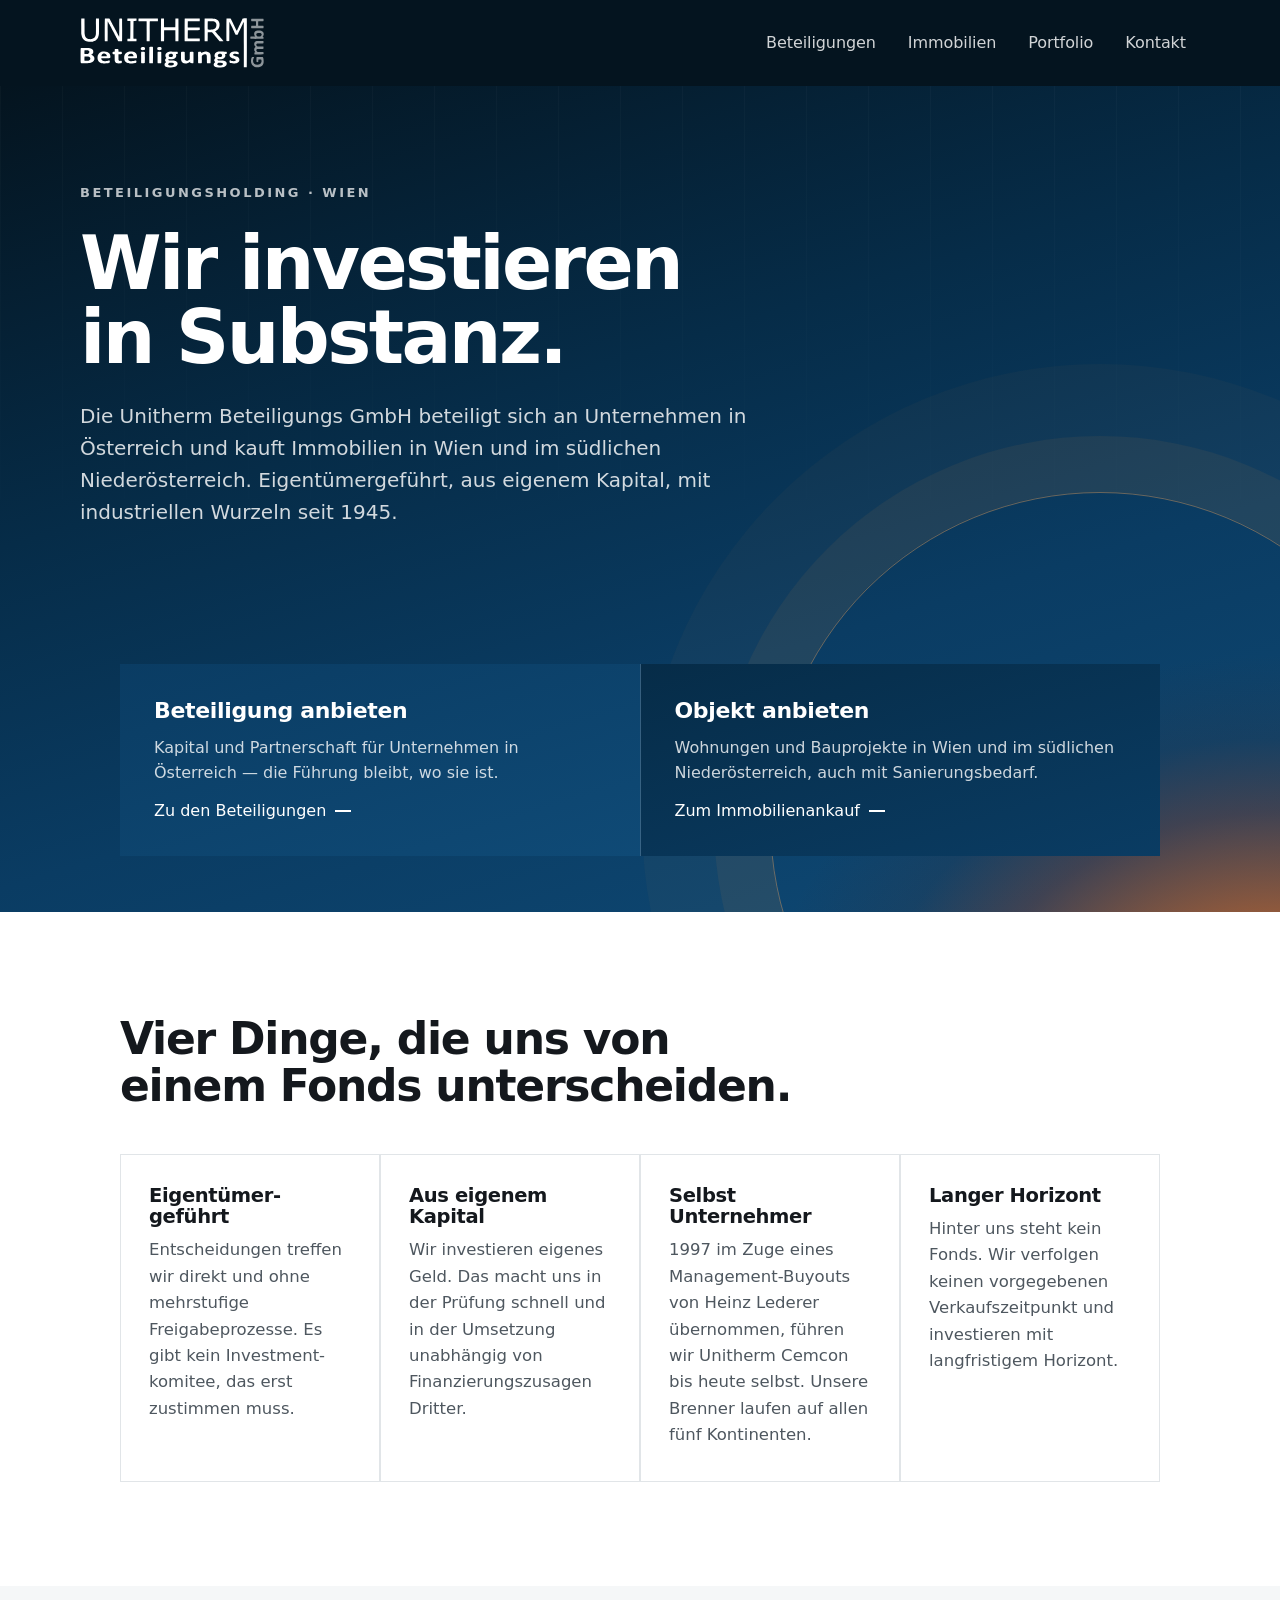
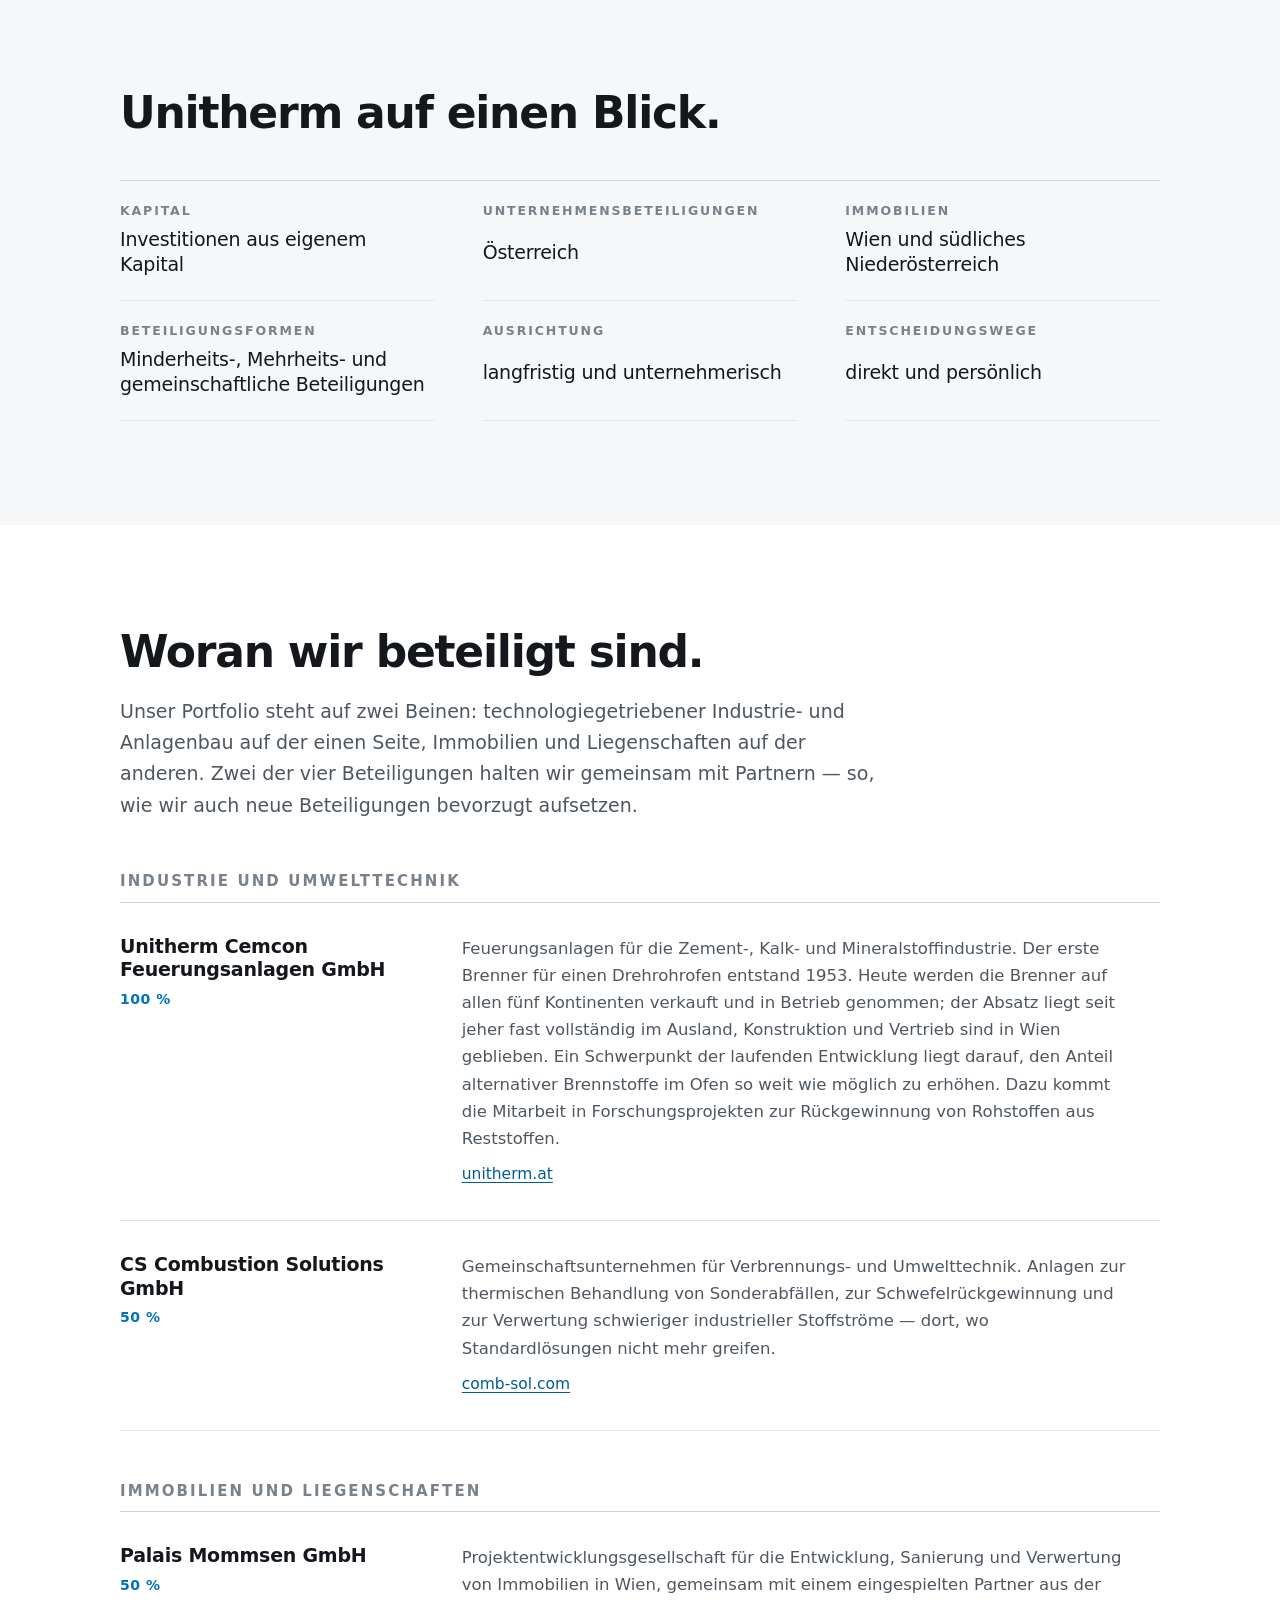
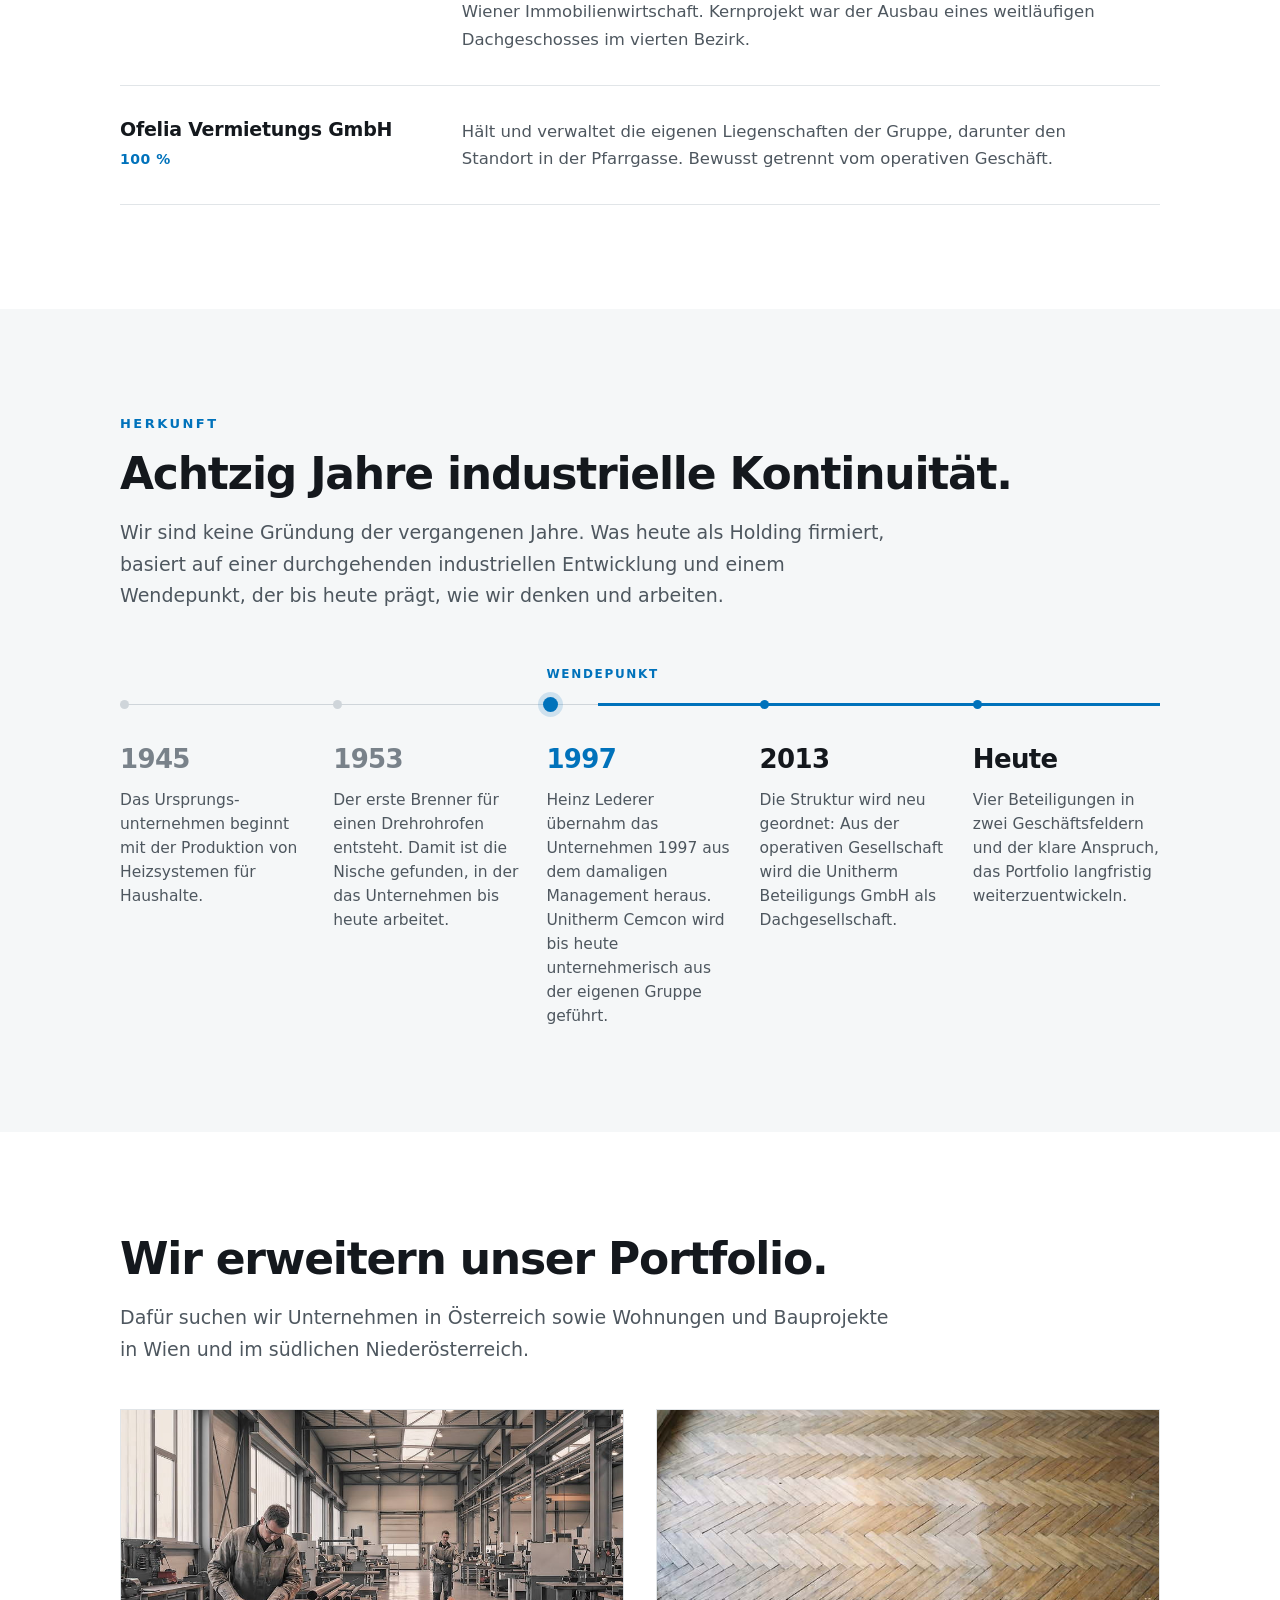
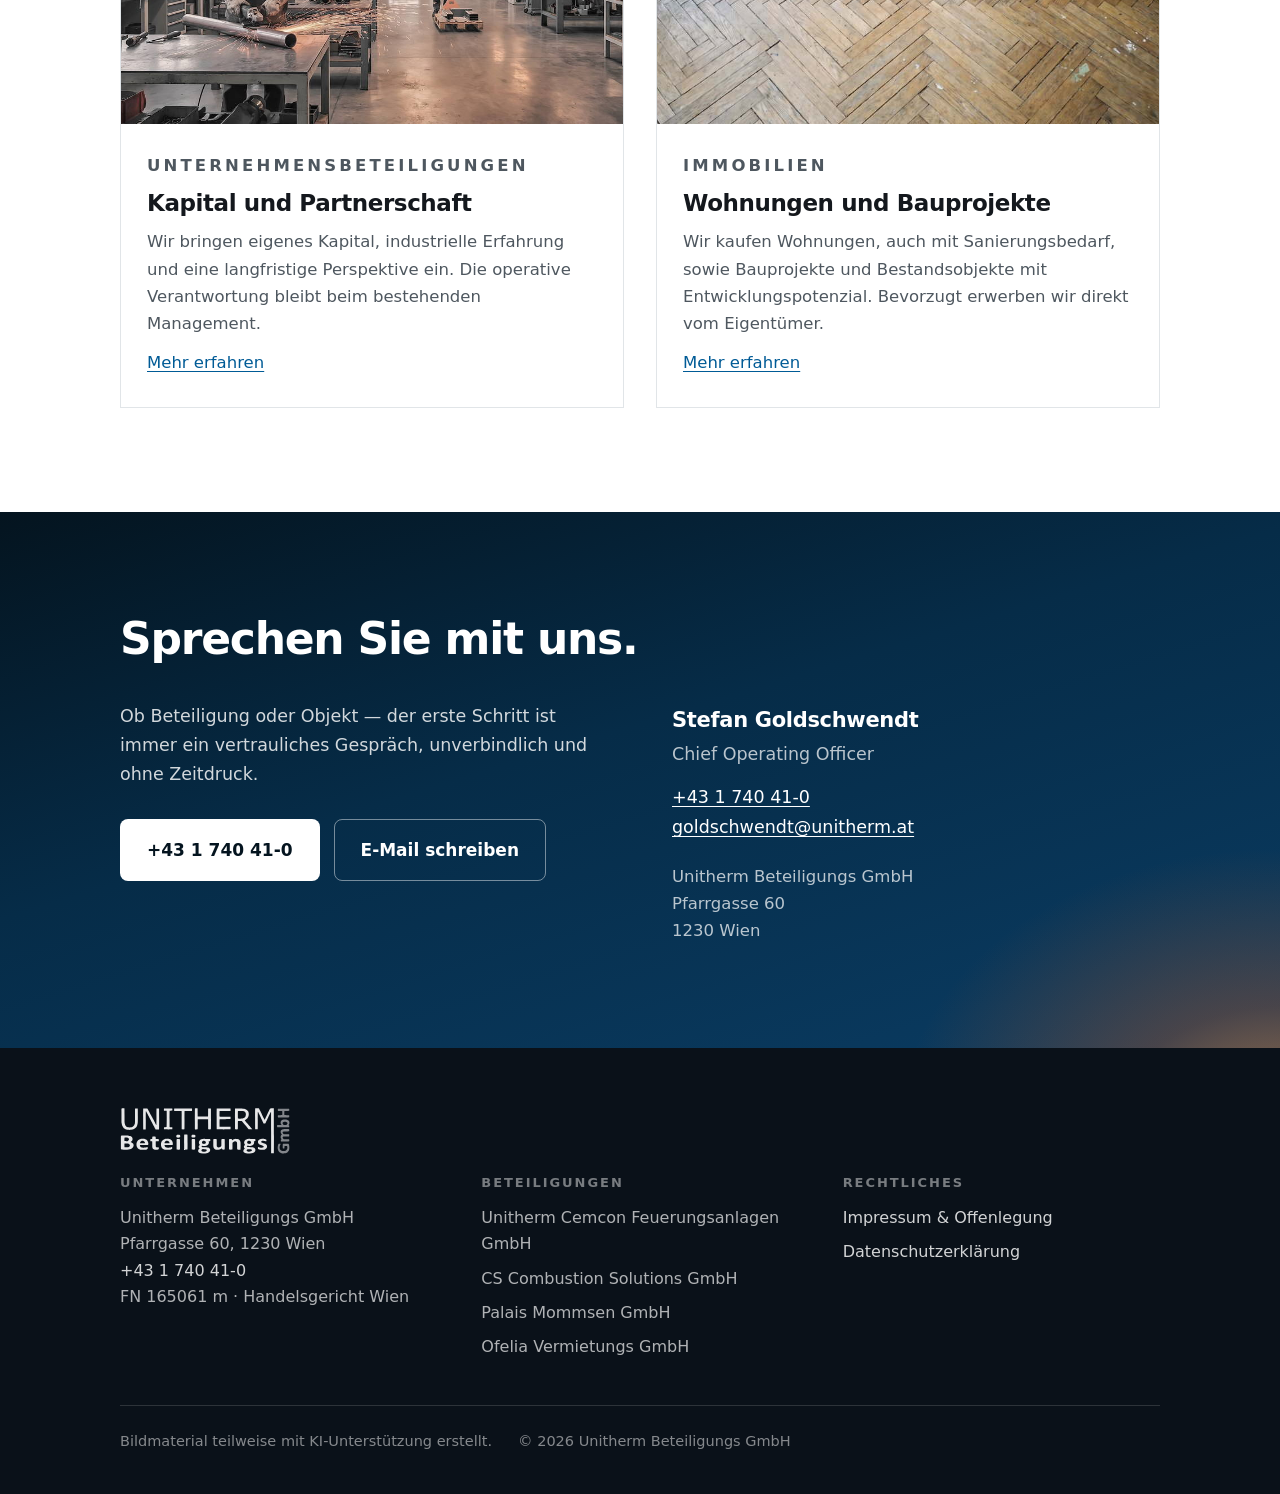
==== index.html @ 9bec76d2 "Add files via upload" ====
<!doctype html>
<html lang="de-AT">
<head>
<meta charset="utf-8">
<meta name="viewport" content="width=device-width,initial-scale=1">
<title>Unitherm Beteiligungs GmbH — Beteiligungen und Immobilien in Österreich</title>
<meta
 name="description"
 content="Eigentümergeführte Beteiligungsholding in Wien. Wir beteiligen uns an Unternehmen in Österreich und investieren in Immobilien aus eigenem Kapital und mit langfristigem Horizont."
>
<meta name="robots" content="index,follow">
<meta name="theme-color" content="#04141f">
<meta property="og:type" content="website">
<meta property="og:locale" content="de_AT">
<meta property="og:site_name" content="Unitherm Beteiligungs GmbH">
<meta property="og:title" content="Wir investieren in Substanz.">
<meta property="og:description" content="Eigentümergeführte Beteiligungsholding in Wien. Beteiligungen an Unternehmen in Österreich und Immobilien in Wien und im südlichen Niederösterreich.">
<link rel="canonical" href="https://unitherm-beteiligung.at/">
<link rel="icon" href="assets/favicon.ico" sizes="32x32">
<link rel="icon" href="assets/favicon.svg" type="image/svg+xml">
<link rel="apple-touch-icon" href="assets/apple-touch-icon.png">
<link rel="manifest" href="site.webmanifest">
<link rel="stylesheet" href="assets/style.css">
</head>
<body>
<a class="skip" href="#main">Zum Inhalt springen</a>

<header class="site-header">
  <div class="wrap bar">
    <a class="brand" href="index.html" aria-label="Unitherm Beteiligungs GmbH — Startseite">
      <img src="assets/logo-weiss.svg" alt="Unitherm Beteiligungs GmbH" width="184" height="50">
    </a>
    <nav class="nav" aria-label="Hauptnavigation">
      <a href="beteiligungen.html">Beteiligungen</a>
      <a href="immobilien.html">Immobilien</a>
      <a href="#portfolio">Portfolio</a>
      <a href="#kontakt">Kontakt</a>
    </nav>
  </div>
</header>

<main id="main">

  <!-- ===== Hero ===== -->
  <section class="hero" style="padding:0">
    <div class="hair" aria-hidden="true"></div>
    <div class="ember" aria-hidden="true"></div>
    <div class="arc" aria-hidden="true"></div>
    <div class="wrap hero-in">
      <p class="eyebrow">Beteiligungsholding · Wien</p>
      <h1>Wir investieren<em>in Substanz.</em></h1>
      <p class="sub">Die Unitherm Beteiligungs GmbH beteiligt sich an Unternehmen in Österreich und kauft Immobilien in Wien und im südlichen Niederösterreich. Eigen&shy;tümer&shy;geführt, aus eigenem Kapital, mit industriellen Wurzeln seit 1945.</p>
    </div>
    <div class="wrap" style="padding-bottom:0">
      <div class="tiles">
        <a class="tile" href="beteiligungen.html">
          <h2>Beteiligung anbieten</h2>
          <p>Kapital und Partnerschaft für Unternehmen in Österreich — die Führung bleibt, wo sie ist.</p>
          <span class="go">Zu den Beteiligungen</span>
        </a>
        <a class="tile" href="immobilien.html">
          <h2>Objekt anbieten</h2>
          <p>Wohnungen und Bauprojekte in Wien und im südlichen Niederösterreich, auch mit Sanierungs&shy;bedarf.</p>
          <span class="go">Zum Immobilienankauf</span>
        </a>
      </div>
    </div>
    <div style="height:56px"></div>
  </section>

  <!-- ===== Wofür wir stehen ===== -->
  <section id="haltung">
    <div class="wrap">
      <h2 class="sec-head">Vier Dinge, die uns von einem Fonds unterscheiden.</h2>
      <div class="grid g4">
        <div>
          <h3>Eigen&shy;tümer&shy;geführt</h3>
          <p>Entscheidungen treffen wir direkt und ohne mehrstufige Freigabeprozesse. Es gibt kein Investment&shy;komitee, das erst zustimmen muss.</p>
        </div>
        <div>
          <h3>Aus eigenem Kapital</h3>
          <p>Wir investieren eigenes Geld. Das macht uns in der Prüfung schnell und in der Umsetzung unabhängig von Finanzierungs&shy;zusagen Dritter.</p>
        </div>
        <div>
          <h3>Selbst Unternehmer</h3>
          <p>1997 im Zuge eines Management-Buyouts von Heinz Lederer übernommen, führen wir Unitherm Cemcon bis heute selbst. Unsere Brenner laufen auf allen fünf Kontinenten.</p>
        </div>
        <div>
          <h3>Langer Horizont</h3>
          <p>Hinter uns steht kein Fonds. Wir verfolgen keinen vorgegebenen Verkaufszeitpunkt und investieren mit langfristigem Horizont.</p>
        </div>
      </div>
    </div>
  </section>

  <!-- ===== Unitherm auf einen Blick ===== -->
  <section id="ueberblick" class="sec-soft">
    <div class="wrap">
      <h2 class="sec-head">Unitherm auf einen Blick.</h2>
      <dl class="fakten">
        <div>
          <dt>Kapital</dt>
          <dd>Investitionen aus eigenem Kapital</dd>
        </div>
        <div>
          <dt>Unternehmensbeteiligungen</dt>
          <dd>Österreich</dd>
        </div>
        <div>
          <dt>Immobilien</dt>
          <dd>Wien und südliches Niederösterreich</dd>
        </div>
        <div>
          <dt>Beteiligungsformen</dt>
          <dd>Minderheits-, Mehrheits- und gemeinschaftliche Beteiligungen</dd>
        </div>
        <div>
          <dt>Ausrichtung</dt>
          <dd>langfristig und unternehmerisch</dd>
        </div>
        <div>
          <dt>Entscheidungswege</dt>
          <dd>direkt und persönlich</dd>
        </div>
      </dl>
    </div>
  </section>

  <!-- ===== Portfolio ===== -->
  <section id="portfolio">
    <div class="wrap">
      <h2 class="sec-head">Woran wir beteiligt sind.</h2>
      <p class="sec-intro">Unser Portfolio steht auf zwei Beinen: technologiegetriebener Industrie- und Anlagenbau auf der einen Seite, Immobilien und Liegenschaften auf der anderen. Zwei der vier Beteiligungen halten wir gemeinsam mit Partnern — so, wie wir auch neue Beteiligungen bevorzugt aufsetzen.</p>

      <div class="pf-group">
        <h3>Industrie und Umwelt&shy;technik</h3>
        <div class="pf">
          <article>
            <div class="co">
              <strong>Unitherm Cemcon Feuerungs&shy;anlagen GmbH</strong>
              <span class="share">100 %</span>
            </div>
            <div>
              <p>Feuerungs&shy;anlagen für die Zement-, Kalk- und Mineralstoff&shy;industrie. Der erste Brenner für einen Drehrohrofen entstand 1953. Heute werden die Brenner auf allen fünf Kontinenten verkauft und in Betrieb genommen; der Absatz liegt seit jeher fast vollständig im Ausland, Konstruktion und Vertrieb sind in Wien geblieben. Ein Schwerpunkt der laufenden Entwicklung liegt darauf, den Anteil alternativer Brennstoffe im Ofen so weit wie möglich zu erhöhen. Dazu kommt die Mitarbeit in Forschungsprojekten zur Rück&shy;gewinnung von Rohstoffen aus Reststoffen.</p>
              <a class="link" href="https://www.unitherm.at" rel="noopener">unitherm.at</a>
            </div>
          </article>
          <article>
            <div class="co">
              <strong>CS Combustion Solutions GmbH</strong>
              <span class="share">50 %</span>
            </div>
            <div>
              <p>Gemeinschafts&shy;unternehmen für Verbrennungs- und Umwelt&shy;technik. Anlagen zur thermischen Behandlung von Sonderabfällen, zur Schwefel&shy;rückgewinnung und zur Verwertung schwieriger industrieller Stoffströme — dort, wo Standardlösungen nicht mehr greifen.</p>
              <a class="link" href="https://www.comb-sol.com" rel="noopener">comb-sol.com</a>
            </div>
          </article>
        </div>
      </div>

      <div class="pf-group">
        <h3>Immobilien und Liegenschaften</h3>
        <div class="pf">
          <article>
            <div class="co">
              <strong>Palais Mommsen GmbH</strong>
              <span class="share">50 %</span>
            </div>
            <div>
              <p>Projekt&shy;entwicklungs&shy;gesellschaft für die Entwicklung, Sanierung und Verwertung von Immobilien in Wien, gemeinsam mit einem eingespielten Partner aus der Wiener Immobilien&shy;wirtschaft. Kernprojekt war der Ausbau eines weitläufigen Dachgeschosses im vierten Bezirk.</p>
            </div>
          </article>
          <article>
            <div class="co">
              <strong>Ofelia Vermietungs GmbH</strong>
              <span class="share">100 %</span>
            </div>
            <div>
              <p>Hält und verwaltet die eigenen Liegenschaften der Gruppe, darunter den Standort in der Pfarrgasse. Bewusst getrennt vom operativen Geschäft.</p>
            </div>
          </article>
        </div>
      </div>
    </div>
  </section>

  <!-- ===== Herkunft ===== -->
  <section id="herkunft" class="sec-soft">
    <div class="wrap">
      <p class="eyebrow">Herkunft</p>
      <h2 class="sec-head" style="margin-top:16px">Achtzig Jahre industrielle Kontinuität.</h2>
      <p class="sec-intro">Wir sind keine Gründung der vergangenen Jahre. Was heute als Holding firmiert, basiert auf einer durchgehenden industriellen Entwicklung und einem Wendepunkt, der bis heute prägt, wie wir denken und arbeiten.</p>

      <div class="axis">
        <div class="line" aria-hidden="true"></div>
        <div class="nodes">
          <div class="node">
            <span class="pin" aria-hidden="true"></span>
            <p class="yr">1945</p>
            <p>Das Ursprungs&shy;unternehmen beginnt mit der Produktion von Heizsystemen für Haushalte.</p>
          </div>
          <div class="node">
            <span class="pin" aria-hidden="true"></span>
            <p class="yr">1953</p>
            <p>Der erste Brenner für einen Drehrohrofen entsteht. Damit ist die Nische gefunden, in der das Unternehmen bis heute arbeitet.</p>
          </div>
          <div class="node on pivot">
            <span class="pin" aria-hidden="true"></span>
            <span class="tag">Wendepunkt</span>
            <p class="yr">1997</p>
            <p>Heinz Lederer übernahm das Unternehmen 1997 aus dem damaligen Management heraus. Unitherm Cemcon wird bis heute unternehmerisch aus der eigenen Gruppe geführt.</p>
          </div>
          <div class="node on">
            <span class="pin" aria-hidden="true"></span>
            <p class="yr">2013</p>
            <p>Die Struktur wird neu geordnet: Aus der operativen Gesellschaft wird die Unitherm Beteiligungs GmbH als Dachgesellschaft.</p>
          </div>
          <div class="node on">
            <span class="pin" aria-hidden="true"></span>
            <p class="yr">Heute</p>
            <p>Vier Beteiligungen in zwei Geschäftsfeldern und der klare Anspruch, das Portfolio langfristig weiterzuentwickeln.</p>
          </div>
        </div>
      </div>
    </div>
  </section>

  <!-- ===== Wir erweitern unser Portfolio ===== -->
  <section id="suchen">
    <div class="wrap">
      <h2 class="sec-head">Wir erweitern unser Portfolio.</h2>
      <p class="sec-intro">Dafür suchen wir Unternehmen in Österreich sowie Wohnungen und Bauprojekte in Wien und im südlichen Niederösterreich.</p>

      <div class="cards">
        <article class="card">
          <!-- Platzhalter Beteiligungsbild: finale Datei später unter assets/beteiligungen.jpg ergänzen -->
          <figure class="motiv motiv-beteiligungen" role="img"
                  aria-label="Industrielles Produktionsumfeld als Symbol für langfristige Unternehmensbeteiligungen"></figure>
          <div class="body">
            <p class="eyebrow">Unternehmensbeteiligungen</p>
            <h3>Kapital und Partnerschaft</h3>
            <p>Wir bringen eigenes Kapital, industrielle Erfahrung und eine langfristige Perspektive ein. Die operative Verantwortung bleibt beim bestehenden Management.</p>
            <p><a href="beteiligungen.html">Mehr erfahren</a></p>
          </div>
        </article>
        <article class="card">
          <figure class="motiv motiv-immobilien" role="img"
                  aria-label="Abgewohntes Fischgrätparkett in einer Wiener Altbauwohnung"></figure>
          <div class="body">
            <p class="eyebrow">Immobilien</p>
            <h3>Wohnungen und Bauprojekte</h3>
            <p>Wir kaufen Wohnungen, auch mit Sanierungsbedarf, sowie Bauprojekte und Bestandsobjekte mit Entwicklungspotenzial. Bevorzugt erwerben wir direkt vom Eigentümer.</p>
            <p><a href="immobilien.html">Mehr erfahren</a></p>
          </div>
        </article>
      </div>
    </div>
  </section>

  <!-- ===== Kontakt ===== -->
  <section id="kontakt" class="contact">
    <div class="ember" aria-hidden="true"></div>
    <div class="wrap in">
      <h2>Sprechen Sie mit uns.</h2>
      <div class="cols">
        <div>
          <p>Ob Beteiligung oder Objekt — der erste Schritt ist immer ein vertrauliches Gespräch, unverbindlich und ohne Zeitdruck.</p>
          <div class="btnrow">
            <a class="btn btn-light" href="tel:+4317404110">+43 1 740 41-0</a>
            <a class="btn btn-ghost" href="mailto:goldschwendt@unitherm.at">E-Mail schreiben</a>
          </div>
        </div>
        <div class="vcard">
          <div class="nm">Stefan Goldschwendt</div>
          <div class="role">Chief Operating Officer</div>
          <div><a href="tel:+4317404110">+43 1 740 41-0</a></div>
          <div><a href="mailto:goldschwendt@unitherm.at">goldschwendt@unitherm.at</a></div>
          <div class="adr">
            Unitherm Beteiligungs GmbH<br>
            Pfarrgasse 60<br>
            1230 Wien
          </div>
        </div>
      </div>
    </div>
  </section>

</main>

<footer class="site-footer">
  <div class="wrap">
    <div class="logo-f">
      <img src="assets/logo-weiss.svg" alt="Unitherm Beteiligungs GmbH" width="170" height="46">
    </div>
    <div class="cols">
      <div>
        <h3>Unternehmen</h3>
        <p style="color:rgba(255,255,255,.68)">
          Unitherm Beteiligungs GmbH<br>
          Pfarrgasse 60, 1230 Wien<br>
          <a href="tel:+4317404110">+43 1 740 41-0</a><br>
          FN 165061 m · Handelsgericht Wien
        </p>
      </div>
      <div>
        <h3>Beteiligungen</h3>
        <ul>
          <li>Unitherm Cemcon Feuerungs&shy;anlagen GmbH</li>
          <li>CS Combustion Solutions GmbH</li>
          <li>Palais Mommsen GmbH</li>
          <li>Ofelia Vermietungs GmbH</li>
        </ul>
      </div>
      <div>
        <h3>Rechtliches</h3>
        <ul>
          <li><a href="impressum.html">Impressum &amp; Offenlegung</a></li>
          <li><a href="datenschutz.html">Datenschutz&shy;erklärung</a></li>
        </ul>
      </div>
    </div>
    <div class="base">
      <span>Bildmaterial teilweise mit KI-Unterstützung erstellt.</span>
      <span>© <span id="jahr">2026</span> Unitherm Beteiligungs GmbH</span>
    </div>
  </div>
</footer>

<script>document.getElementById('jahr').textContent=new Date().getFullYear();</script>
</body>
</html>
---- assets/style.css ----
/* ============================================================
   Unitherm Beteiligungs GmbH — gemeinsames Stylesheet
   Systemschriften, keine externen Ressourcen, keine Cookies.
   ============================================================ */

:root{
  --ci:#0072bb;
  --ci-d:#005b96;
  --deep:#04141f;
  --deep-2:#062c48;
  --mid:#0a3c63;
  --hi:#0f4a76;
  --ember:#c2571e;
  --ember-2:#e08a3c;

  --ink:#14181d;
  --ink-2:#4e575f;
  --ink-3:#79828a;
  --line:#e1e5e8;
  --line-2:#cfd5da;
  --soft:#f5f7f8;
  --bg:#ffffff;

  --sans:-apple-system,BlinkMacSystemFont,"SF Pro Display","SF Pro Text","Segoe UI",system-ui,Roboto,"Helvetica Neue",Arial,sans-serif;
  --wrap:1120px;
}

*{margin:0;padding:0;box-sizing:border-box}
html{scroll-behavior:smooth;-webkit-text-size-adjust:100%}
body{
  font-family:var(--sans);
  font-size:18px;
  line-height:1.65;
  color:var(--ink);
  background:var(--bg);
  -webkit-font-smoothing:antialiased;
  text-rendering:optimizeLegibility;
  overflow-wrap:break-word;
  -webkit-hyphens:auto;
  hyphens:auto;
}
img,svg{max-width:100%;display:block}
a{color:var(--ci-d);text-decoration-thickness:1px;text-underline-offset:3px}
a:hover{color:var(--ci)}

.wrap{max-width:var(--wrap);margin:0 auto;padding:0 24px}
@media(min-width:900px){.wrap{padding:0 40px}}

.skip{position:absolute;left:-9999px;top:0;background:#fff;color:var(--ink);padding:12px 18px;z-index:100}
.skip:focus{left:12px;top:12px}
:focus-visible{outline:3px solid var(--ember-2);outline-offset:3px}
@media(prefers-reduced-motion:reduce){*{transition:none!important;animation:none!important}html{scroll-behavior:auto}}

/* ---------- Typografie ---------- */
h1,h2,h3,h4{font-weight:600;letter-spacing:-.022em;text-wrap:balance;line-height:1.1;-webkit-hyphens:manual;hyphens:manual}
h2,h3{-webkit-hyphens:auto;hyphens:auto}
/* Lange deutsche Komposita duerfen umbrechen, statt das Raster zu sprengen */
.grid > div,.situ article > *,.pf article > *,.steps article > div,.card .body,
.legal .dl > div,.node,.tile,.args > div,.field,.site-footer .cols > div{min-width:0}
h1{font-size:clamp(38px,6.2vw,74px);line-height:.99;letter-spacing:-.035em}
h2{font-size:clamp(28px,4vw,44px);letter-spacing:-.028em;line-height:1.06}
h3{font-size:clamp(20px,2.2vw,24px);letter-spacing:-.018em}
h4{font-size:19px;letter-spacing:-.012em}
.eyebrow{font-size:13px;letter-spacing:.19em;text-transform:uppercase;font-weight:600;color:var(--ci);overflow-wrap:anywhere;-webkit-hyphens:none;hyphens:none}
@media(max-width:520px){.eyebrow{letter-spacing:.13em}}
.lead{font-size:clamp(18px,2.1vw,22px);line-height:1.55;color:var(--ink-2);max-width:62ch}
.measure{max-width:64ch}

/* ---------- Kopfzeile ---------- */
.site-header{position:sticky;top:0;z-index:50;background:var(--deep)}
.site-header .bar{display:flex;align-items:center;justify-content:space-between;gap:24px;flex-wrap:wrap;padding:18px 0}
.brand{display:block;flex:0 0 auto}
.brand img{width:184px;height:50px}
@media(max-width:640px){.brand img{width:158px;height:43px}}
.nav{display:flex;gap:4px;flex-wrap:wrap}
.nav a{
  color:rgba(255,255,255,.82);text-decoration:none;font-size:16px;font-weight:500;
  padding:10px 14px;border-radius:6px;letter-spacing:-.005em;
}
.nav a:hover{color:#fff;background:rgba(255,255,255,.10)}
.nav a[aria-current="page"]{color:#fff;background:rgba(255,255,255,.14)}
@media(max-width:760px){
  .site-header .bar{padding:14px 0 8px}
  .nav{width:100%;margin-top:2px}
  .nav a{padding:10px 12px;font-size:15.5px}
}

/* ---------- Hero (Variante B — Wärme) ---------- */
.hero{position:relative;overflow:hidden;color:#fff;
  background:linear-gradient(163deg,var(--deep) 0%,var(--deep-2) 38%,var(--mid) 66%,var(--hi) 100%)}
.hero .ember,.hero .arc,.hero .hair{position:absolute;z-index:1;pointer-events:none}
.hero .ember{inset:0;
  background:radial-gradient(44rem 33rem at 100% 116%,
    rgba(232,148,68,.96) 0%,rgba(203,97,34,.70) 24%,rgba(160,58,22,.34) 44%,rgba(90,34,18,.12) 58%,rgba(4,20,31,0) 74%)}
.hero .arc{right:-150px;bottom:-240px;width:660px;height:660px;border-radius:50%;
  border:1px solid rgba(240,164,92,.42);
  box-shadow:0 0 0 56px rgba(224,138,60,.07),0 0 0 128px rgba(224,138,60,.035)}
.hero .hair{left:0;right:0;top:0;height:100%;opacity:.5;
  background-image:repeating-linear-gradient(90deg,rgba(255,255,255,.05) 0 1px,transparent 1px 62px);
  -webkit-mask-image:linear-gradient(180deg,#000,transparent 62%);
  mask-image:linear-gradient(180deg,#000,transparent 62%)}
.hero-in{position:relative;z-index:2;padding:64px 0 56px}
@media(min-width:900px){.hero-in{padding:96px 0 84px}}
.hero h1{max-width:14ch}
.hero h1 em{font-style:normal;display:block}
.hero .sub{margin-top:26px;max-width:56ch;font-size:clamp(17px,1.9vw,20px);line-height:1.6;color:rgba(255,255,255,.82)}
.hero .eyebrow{color:rgba(255,255,255,.72);margin-bottom:24px}
.traits{position:relative;z-index:2;display:flex;flex-wrap:wrap;gap:10px 26px;margin-top:28px;
  font-size:15.5px;color:rgba(255,255,255,.76)}
.traits span{display:flex;align-items:center;gap:10px}
.traits span::before{content:"";width:6px;height:6px;border-radius:50%;background:var(--ember-2);flex:0 0 auto}
@media(max-width:560px){.traits{flex-direction:column;gap:11px}}

/* Einstiegskacheln im Hero */
.tiles{position:relative;z-index:2;display:grid;grid-template-columns:1fr;gap:1px;
  background:rgba(255,255,255,.18);margin-top:52px}
@media(min-width:760px){.tiles{grid-template-columns:1fr 1fr}}
.tile{display:flex;flex-direction:column;gap:12px;padding:30px 28px 28px;text-decoration:none;color:#fff;
  background:linear-gradient(163deg,var(--deep-2),var(--mid));min-height:170px}
.tile:first-child{background:linear-gradient(163deg,var(--mid),var(--hi))}
.tile h2{font-size:22px;letter-spacing:-.015em;line-height:1.2}
.tile p{font-size:16px;line-height:1.55;color:rgba(255,255,255,.80);flex:1}
.tile .go{display:inline-flex;align-items:center;gap:9px;font-size:16px;font-weight:500;color:#fff}
.tile .go::after{content:"";width:16px;height:1.5px;background:currentColor;transition:width .25s ease}
.tile:hover .go::after,.tile:focus-visible .go::after{width:30px}
@media(min-width:900px){.tile{padding:34px 34px 32px}}

/* ---------- Schaltflächen ---------- */
.btn{display:inline-flex;align-items:center;gap:10px;font-size:17px;font-weight:600;
  padding:16px 26px;border-radius:8px;text-decoration:none;border:1px solid transparent;
  min-height:54px;transition:background .2s ease,border-color .2s ease}
.btn-primary{background:var(--ci);color:#fff}
.btn-primary:hover{background:var(--ci-d);color:#fff}
.btn-light{background:#fff;color:var(--deep)}
.btn-light:hover{background:#eef2f5;color:var(--deep)}
.btn-ghost{border-color:rgba(255,255,255,.45);color:#fff}
.btn-ghost:hover{background:rgba(255,255,255,.12);color:#fff}

/* ---------- Abschnitte ---------- */
section{padding:72px 0}
@media(min-width:900px){section{padding:104px 0}}
.sec-soft{background:var(--soft)}
.sec-head{max-width:34ch}
.sec-intro{margin-top:20px;max-width:64ch;color:var(--ink-2);font-size:clamp(17px,1.8vw,19px)}

/* Vierer-/Dreier-Raster */
.grid{display:grid;grid-template-columns:1fr;gap:2px;background:var(--line);margin-top:44px;border:1px solid var(--line)}
@media(min-width:700px){.grid{grid-template-columns:1fr 1fr}}
@media(min-width:1120px){.grid.g4{grid-template-columns:repeat(4,1fr)}}
.grid > div{background:var(--bg);padding:30px 28px 32px;display:flex;flex-direction:column;gap:10px}
.grid h3{font-size:19.5px}
.grid p{color:var(--ink-2);font-size:16.5px;line-height:1.6}

/* Situationen (Beteiligungsseite) */
.situ{display:grid;grid-template-columns:1fr;gap:0;margin-top:44px;border-top:1px solid var(--line)}
.situ article{padding:30px 0;border-bottom:1px solid var(--line);display:grid;grid-template-columns:1fr;gap:8px}
@media(min-width:860px){.situ article{grid-template-columns:minmax(0,22ch) minmax(0,1fr);gap:44px;padding:34px 0}}
.situ h3{font-size:21px}
.situ p{color:var(--ink-2);font-size:17px;max-width:62ch}

/* Portfolio */
.pf-group{margin-top:52px}
.pf-group > h3{font-size:15px;letter-spacing:.14em;text-transform:uppercase;color:var(--ink-3);font-weight:600;
  padding-bottom:12px;border-bottom:1px solid var(--line-2)}
.pf{display:grid;grid-template-columns:1fr;gap:0}
.pf article{padding:28px 0;border-bottom:1px solid var(--line)}
@media(min-width:860px){.pf article{display:grid;grid-template-columns:minmax(0,26ch) minmax(0,1fr);gap:44px;padding:32px 0}}
.pf .co{display:flex;flex-direction:column;gap:6px}
.pf .co strong{font-size:19px;font-weight:600;letter-spacing:-.012em;line-height:1.25}
.pf .share{font-size:14px;font-weight:600;color:var(--ci);letter-spacing:.04em}
.pf p{color:var(--ink-2);font-size:16.5px;max-width:64ch}
.pf .link{margin-top:10px;display:inline-block;font-size:15.5px}

/* ---------- Zeitstrahl ---------- */
.axis{position:relative;margin-top:56px}
.axis .line{position:absolute;left:4px;top:0;bottom:0;width:1px;
  background:linear-gradient(180deg,var(--line-2) 0%,var(--line-2) 32%,var(--ci) 32%,var(--ci) 100%)}
.nodes{display:grid;grid-template-columns:1fr;gap:34px}
.node{position:relative;padding-left:30px}
.node .pin{position:absolute;left:0;top:9px;width:9px;height:9px;border-radius:50%;background:var(--line-2)}
.node.on .pin{background:var(--ci)}
.node.pivot .pin{width:15px;height:15px;left:-3px;top:6px;background:var(--ci);box-shadow:0 0 0 5px rgba(0,114,187,.16)}
.node .yr{font-size:28px;font-weight:600;letter-spacing:-.025em;color:var(--ink-3);font-variant-numeric:tabular-nums}
.node.on .yr{color:var(--ink)}
.node.pivot .yr{color:var(--ci)}
.node p{margin-top:8px;color:var(--ink-2);font-size:16.5px;line-height:1.6;max-width:52ch}
.node .tag{display:inline-block;font-size:12px;letter-spacing:.14em;text-transform:uppercase;
  color:var(--ci);font-weight:700;margin-bottom:4px}
@media(min-width:1100px){
  .axis{margin-top:84px}
  .axis .line{left:0;right:0;top:9px;bottom:auto;width:auto;height:1px;
    background:linear-gradient(90deg,var(--line-2) 0%,var(--line-2) 46%,var(--ci) 46%,var(--ci) 100%)}
  .axis .line::after{content:"";position:absolute;left:46%;right:0;top:-1px;height:3px;background:var(--ci)}
  .nodes{grid-template-columns:repeat(5,1fr);gap:26px}
  .node{padding-left:0;padding-top:36px}
  .node .pin{left:0;top:5px}
  .node.pivot .pin{left:-3px;top:2px}
  .node.pivot .tag{position:absolute;top:-30px;left:0;margin:0}
  .node p{font-size:15.5px;line-height:1.55}
  .node .yr{font-size:26px}
}

/* ---------- Ablauf (nummerierte Schritte) ---------- */
.steps{counter-reset:s;margin-top:44px;border-top:1px solid var(--line)}
.steps article{counter-increment:s;padding:28px 0;border-bottom:1px solid var(--line);
  display:grid;grid-template-columns:44px 1fr;gap:18px}
@media(min-width:860px){.steps article{grid-template-columns:60px minmax(0,22ch) minmax(0,1fr);gap:32px;padding:32px 0}}
.steps article::before{content:counter(s);font-size:22px;font-weight:600;color:var(--ci);
  font-variant-numeric:tabular-nums;letter-spacing:-.02em;line-height:1.3}
.steps h3{font-size:20px}
.steps p{color:var(--ink-2);font-size:16.5px;max-width:60ch}
@media(max-width:859px){.steps article > div:last-child{grid-column:2}.steps h3{margin-bottom:6px}}

/* ---------- Häufige Fragen ---------- */
.faq{margin-top:40px;border-top:1px solid var(--line)}
.faq details{border-bottom:1px solid var(--line)}
.faq summary{list-style:none;cursor:pointer;padding:22px 44px 22px 0;position:relative;
  font-size:19px;font-weight:600;letter-spacing:-.012em;line-height:1.35;min-height:60px}
.faq summary::-webkit-details-marker{display:none}
.faq summary::after{content:"";position:absolute;right:8px;top:31px;width:13px;height:13px;
  border-right:2px solid var(--ci);border-bottom:2px solid var(--ci);
  transform:rotate(45deg) translateY(-3px);transition:transform .2s ease}
.faq details[open] summary::after{transform:rotate(225deg) translateY(-3px)}
.faq details p{padding:0 0 24px;color:var(--ink-2);font-size:17px;max-width:64ch}

/* ---------- Kontaktband ---------- */
.contact{position:relative;overflow:hidden;color:#fff;
  background:linear-gradient(163deg,var(--deep) 0%,var(--deep-2) 44%,var(--mid) 100%)}
.contact .ember{position:absolute;inset:0;z-index:1;pointer-events:none;
  background:radial-gradient(36rem 26rem at 100% 114%,rgba(228,142,64,.68) 0%,rgba(194,87,30,.34) 28%,rgba(4,20,31,0) 66%)}
.contact .in{position:relative;z-index:2}
.contact h2{max-width:20ch}
.contact .cols{display:grid;grid-template-columns:1fr;gap:36px;margin-top:40px}
@media(min-width:860px){.contact .cols{grid-template-columns:1fr 1fr;gap:64px}}
.contact p{color:rgba(255,255,255,.82);font-size:17.5px;max-width:56ch}
.contact p + p{margin-top:16px}
.vcard{font-size:17.5px;line-height:1.75}
.vcard .nm{font-size:21px;font-weight:600;letter-spacing:-.015em;color:#fff}
.vcard .role{color:rgba(255,255,255,.72);margin-bottom:12px}
.vcard a{color:#fff;font-weight:500}
.vcard a:hover{color:var(--ember-2)}
.vcard .adr{margin-top:20px;color:rgba(255,255,255,.72);font-size:16.5px;line-height:1.65}
.checklist{margin-top:22px;padding:0;list-style:none;display:grid;gap:12px}
.checklist li{position:relative;padding-left:26px;color:rgba(255,255,255,.82);font-size:16.5px;line-height:1.55}
.checklist li::before{content:"";position:absolute;left:0;top:11px;width:9px;height:2px;background:var(--ember-2)}
.contact .btnrow{display:flex;flex-wrap:wrap;gap:14px;margin-top:30px}
.note{margin-top:34px;padding-top:22px;border-top:1px solid rgba(255,255,255,.20);
  color:rgba(255,255,255,.66);font-size:15.5px}

/* ---------- Fußzeile ---------- */
.site-footer{background:#0a1119;color:rgba(255,255,255,.68);padding:60px 0 40px;font-size:16px}
.site-footer .cols{display:grid;grid-template-columns:1fr;gap:34px}
@media(min-width:760px){.site-footer .cols{grid-template-columns:repeat(3,1fr);gap:44px}}
.site-footer h3{font-size:13px;letter-spacing:.15em;text-transform:uppercase;color:rgba(255,255,255,.45);
  font-weight:600;margin-bottom:14px}
.site-footer ul{list-style:none;display:grid;gap:8px}
.site-footer a{color:rgba(255,255,255,.82);text-decoration:none}
.site-footer a:hover{color:#fff;text-decoration:underline}
.site-footer .base{margin-top:44px;padding-top:24px;border-top:1px solid rgba(255,255,255,.14);
  display:flex;flex-wrap:wrap;gap:8px 26px;font-size:14.5px;color:rgba(255,255,255,.5)}
.site-footer .logo-f{margin-bottom:22px}
.site-footer .logo-f img{width:170px;height:46px;opacity:.9}

/* ---------- Rechtstexte ---------- */
.legal{padding:56px 0 96px}
.legal h1{font-size:clamp(32px,4.4vw,48px);letter-spacing:-.03em}
.legal .stand{margin-top:14px;color:var(--ink-3);font-size:16px}
.legal h2{font-size:clamp(21px,2.2vw,26px);margin-top:48px;letter-spacing:-.02em}
.legal h3{font-size:18px;margin-top:30px}
.legal p,.legal li{font-size:17px;color:var(--ink-2);max-width:68ch}
.legal p{margin-top:12px}
.legal ul{margin:14px 0 0 22px;display:grid;gap:8px}
.legal .dl{margin-top:26px;border-top:1px solid var(--line)}
.legal .dl > div{display:grid;grid-template-columns:1fr;gap:2px;padding:16px 0;border-bottom:1px solid var(--line)}
@media(min-width:700px){.legal .dl > div{grid-template-columns:minmax(0,24ch) minmax(0,1fr);gap:32px}}
.legal .dl dt{font-weight:600;color:var(--ink);font-size:16.5px}
.legal .dl dd{color:var(--ink-2);font-size:17px;line-height:1.6}
.legal .back{display:inline-block;margin-top:44px;font-size:16.5px}

/* ============================================================
   Immobilien-Ankaufsseite — Fotostrecke und Formular
   ============================================================ */

/* Hero mit Foto */
.hero.photo{background:var(--deep)}
.hero.photo .shot{position:absolute;inset:0;z-index:0}
.hero.photo .shot img{width:100%;height:100%;object-fit:cover;object-position:center}
.hero.photo .scrim{position:absolute;inset:0;z-index:1;
  background:linear-gradient(100deg,rgba(4,20,31,.90) 0%,rgba(4,20,31,.78) 34%,rgba(6,44,72,.50) 62%,rgba(6,44,72,.22) 100%)}
.hero.photo .ember{opacity:.75}
@media(max-width:760px){
  .hero.photo .scrim{background:linear-gradient(170deg,rgba(4,20,31,.90) 0%,rgba(4,20,31,.84) 55%,rgba(6,44,72,.66) 100%)}
}

/* Zwei Objektarten mit Bild */
.cards{display:grid;grid-template-columns:1fr;gap:28px;margin-top:44px}
@media(min-width:820px){.cards{grid-template-columns:1fr 1fr;gap:32px}}
.card{border:1px solid var(--line);background:var(--bg);display:flex;flex-direction:column;overflow:hidden}
.card figure{margin:0;aspect-ratio:16/10;overflow:hidden;background:var(--soft)}
.card figure img{width:100%;height:100%;object-fit:cover}
.card .body{padding:28px 26px 30px;display:flex;flex-direction:column;gap:12px;flex:1}
.card h3{font-size:23px}
.card p{color:var(--ink-2);font-size:16.5px}
.card ul{list-style:none;display:grid;gap:10px;margin-top:4px}
.card li{position:relative;padding-left:24px;font-size:16px;color:var(--ink-2);line-height:1.5}
.card li::before{content:"";position:absolute;left:0;top:11px;width:10px;height:2px;background:var(--ci)}

/* Argumente-Raster */
.args{display:grid;grid-template-columns:1fr;gap:2px;background:var(--line);border:1px solid var(--line);margin-top:44px}
@media(min-width:720px){.args{grid-template-columns:1fr 1fr}}
@media(min-width:1040px){.args{grid-template-columns:repeat(4,1fr)}}
.args > div{background:var(--bg);padding:28px 26px 30px}
.args h3{font-size:19px;margin-bottom:8px}
.args p{color:var(--ink-2);font-size:16px}

/* Formular */
.formbox{margin-top:40px;max-width:900px}
.frow{display:grid;grid-template-columns:1fr;gap:18px}
@media(min-width:720px){.frow.two{grid-template-columns:1fr 1fr}.frow.three{grid-template-columns:1fr 1fr 1fr}}
.field{display:flex;flex-direction:column;gap:7px;margin-bottom:18px}
.field label{font-size:16px;font-weight:600;color:var(--ink)}
.field .req{color:var(--ci)}
.field input,.field select,.field textarea{
  font:inherit;font-size:17px;color:var(--ink);background:var(--bg);
  border:1px solid var(--line-2);border-radius:8px;padding:14px 15px;min-height:54px;width:100%}
.field textarea{min-height:140px;resize:vertical;line-height:1.55}
.field input:focus,.field select:focus,.field textarea:focus{border-color:var(--ci);outline:2px solid rgba(0,114,187,.22);outline-offset:0}
.field input::placeholder,.field textarea::placeholder{color:var(--ink-3)}
.hp{position:absolute;left:-9999px;width:1px;height:1px;overflow:hidden}
.dsgvo{margin-top:8px;padding:22px 22px 24px;background:var(--soft);border:1px solid var(--line)}
.dsgvo p{font-size:15.5px;color:var(--ink-2);line-height:1.6}
.dsgvo .check{display:flex;gap:14px;align-items:flex-start;margin-top:18px;cursor:pointer}
.dsgvo .check input{width:24px;height:24px;flex:0 0 auto;margin-top:2px;accent-color:var(--ci)}
.dsgvo .check span{font-size:16.5px;color:var(--ink)}
.formnote{margin-top:20px;font-size:16px;color:var(--ink-2)}
.formnote.ok{color:#1c7a3e;font-weight:600}
.formnote.err{color:#a1401a;font-weight:600}

/* ============================================================
   Startseite — Abschnitt „Unitherm auf einen Blick"
   ============================================================ */

.fakten{
  margin-top:44px;
  display:grid;
  grid-template-columns:1fr;
  border-top:1px solid var(--line-2);
}
@media(min-width:720px){.fakten{grid-template-columns:1fr 1fr;column-gap:56px}}
@media(min-width:1060px){.fakten{grid-template-columns:repeat(3,1fr);column-gap:48px}}
.fakten > div{
  display:grid;
  grid-template-columns:1fr;
  gap:5px;
  padding:20px 0 22px;
  border-bottom:1px solid var(--line);
  min-width:0;
}
.fakten dt{
  font-size:12.5px;
  letter-spacing:.15em;
  text-transform:uppercase;
  font-weight:600;
  color:var(--ink-3);
  overflow-wrap:anywhere;
}
.fakten dd{
  font-size:19px;
  line-height:1.35;
  letter-spacing:-.012em;
  color:var(--ink);
}

/* ============================================================
   Startseite — Motivflächen der beiden Geschäftsfelder
   Bild einfach unter dem angegebenen Pfad ablegen oder austauschen,
   keine Änderung an HTML oder CSS nötig. Fehlt die Datei, bleibt
   die ruhige Farbfläche stehen — es entsteht kein leerer oder
   fehlerhafter Bildrahmen.
   ============================================================ */

.card figure.motiv{
  background-color:var(--deep-2);
  background-image:var(--motiv,none),
    linear-gradient(150deg,#062c48 0%,#0a3c63 55%,#0f4a76 100%);
  background-position:center;
  background-repeat:no-repeat;
  background-size:cover;
}
/* Platzhalter Beteiligungsbild: Datei unter assets/beteiligungen.jpg ablegen */
.motiv-beteiligungen{--motiv:url("beteiligungen.jpg")}
.motiv-immobilien{--motiv:url("../img/wohnungen.jpg")}

/* Lange Fachbegriffe in schmalen Karten- und Faktenspalten */
@media(max-width:600px){
  .card .eyebrow{font-size:12px;letter-spacing:.09em}
  .fakten dt{font-size:12px;letter-spacing:.11em}
}
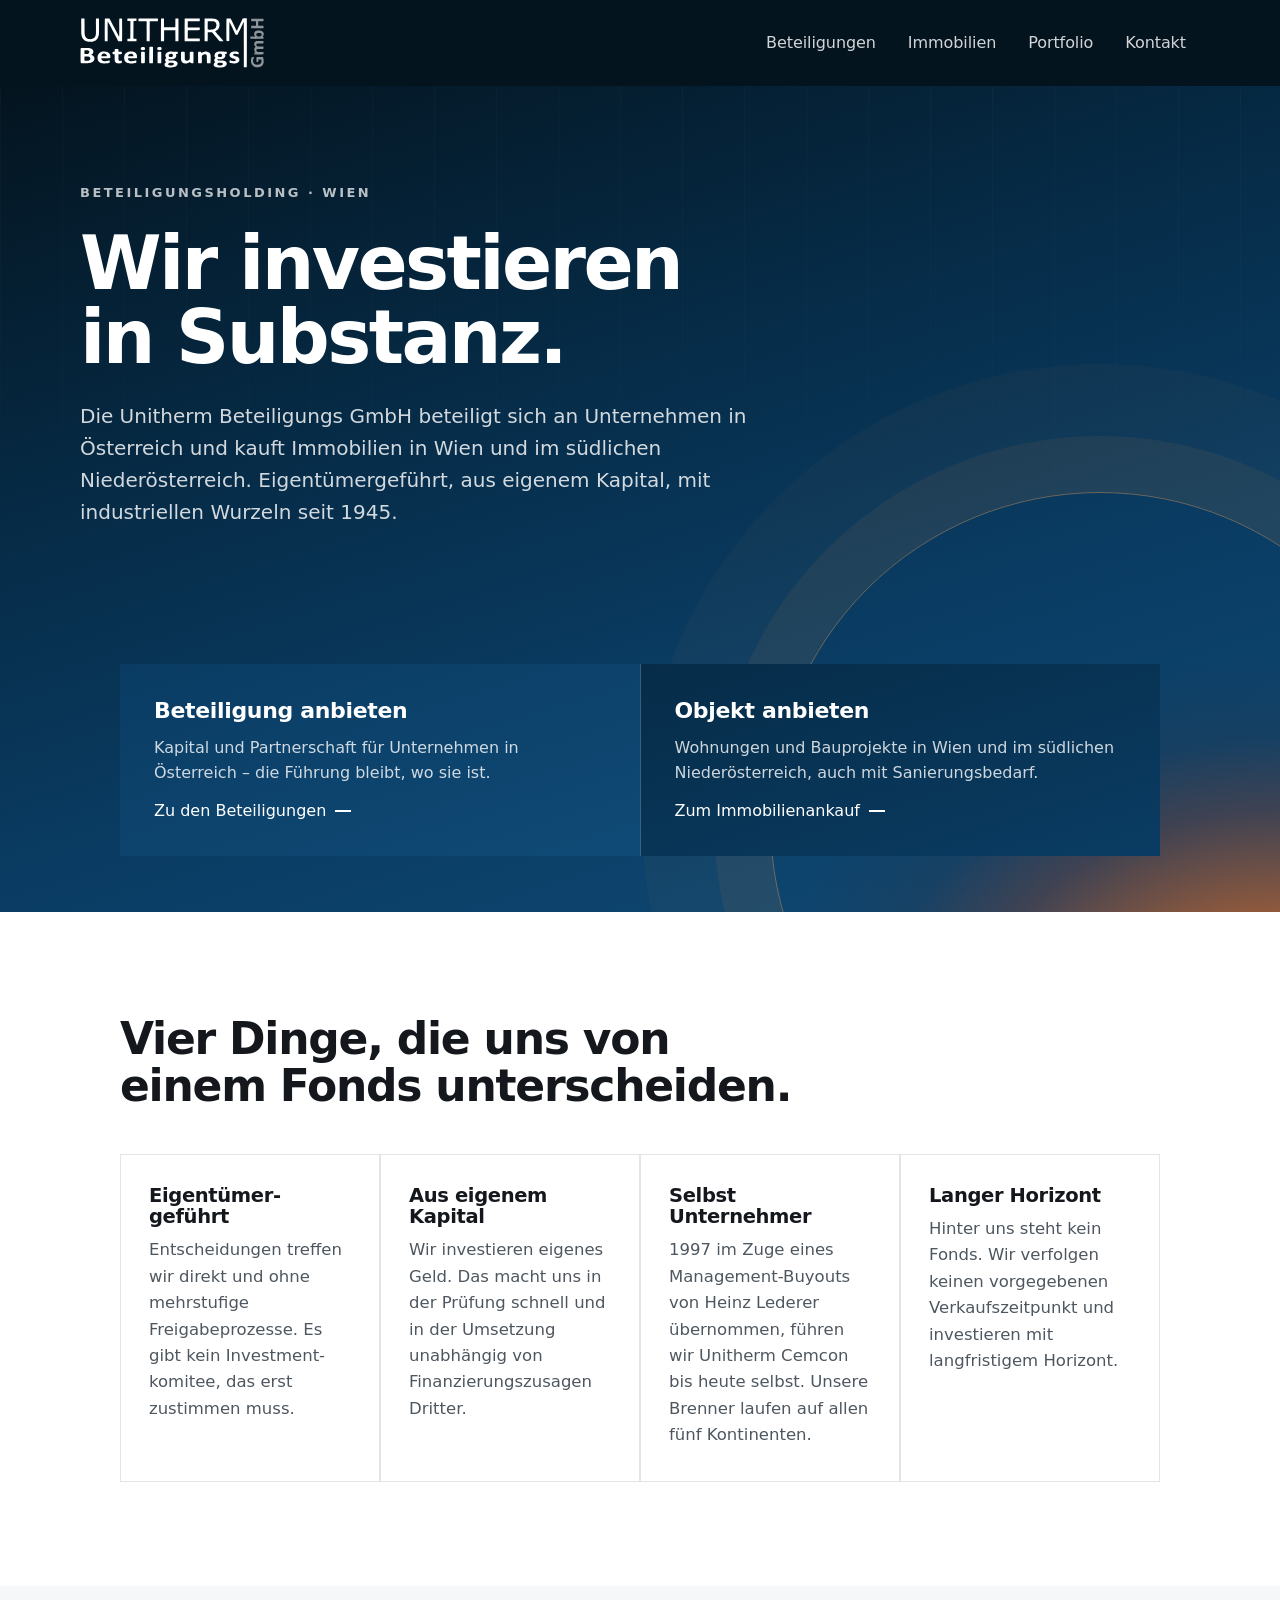
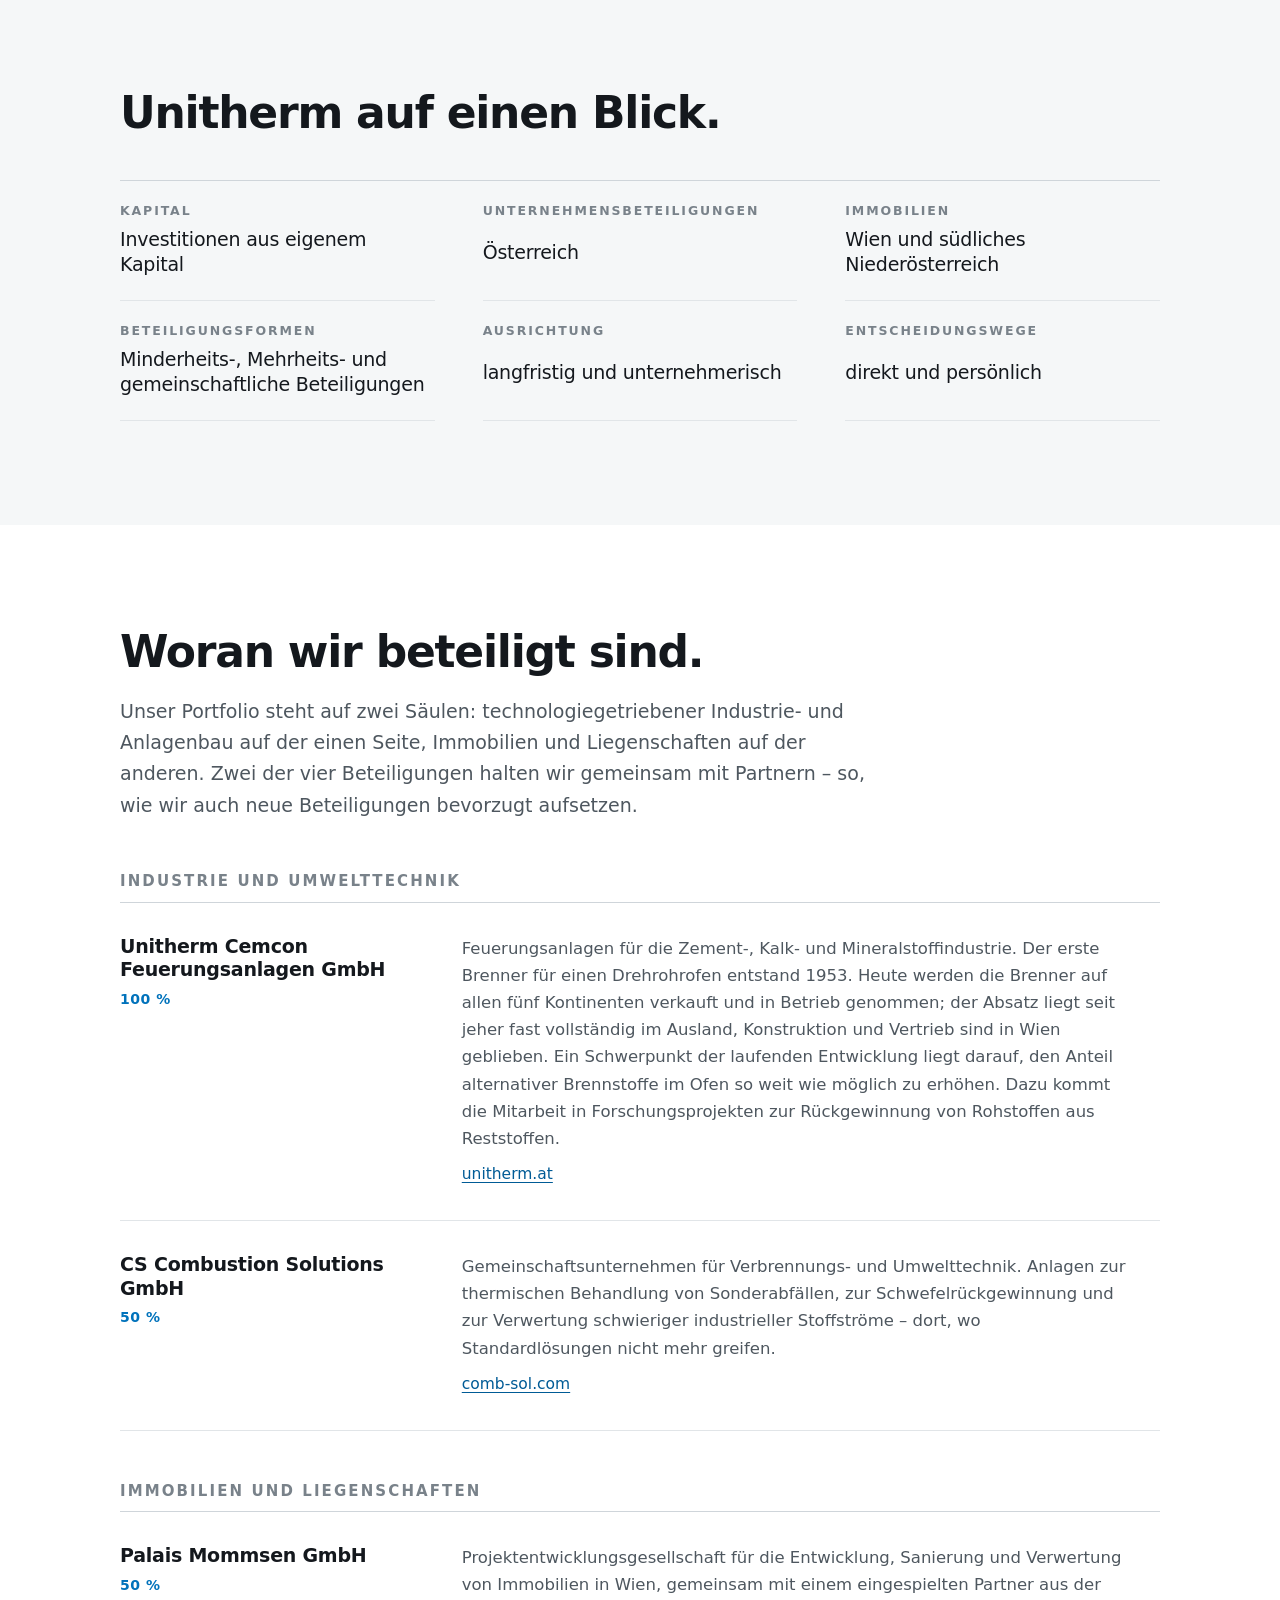
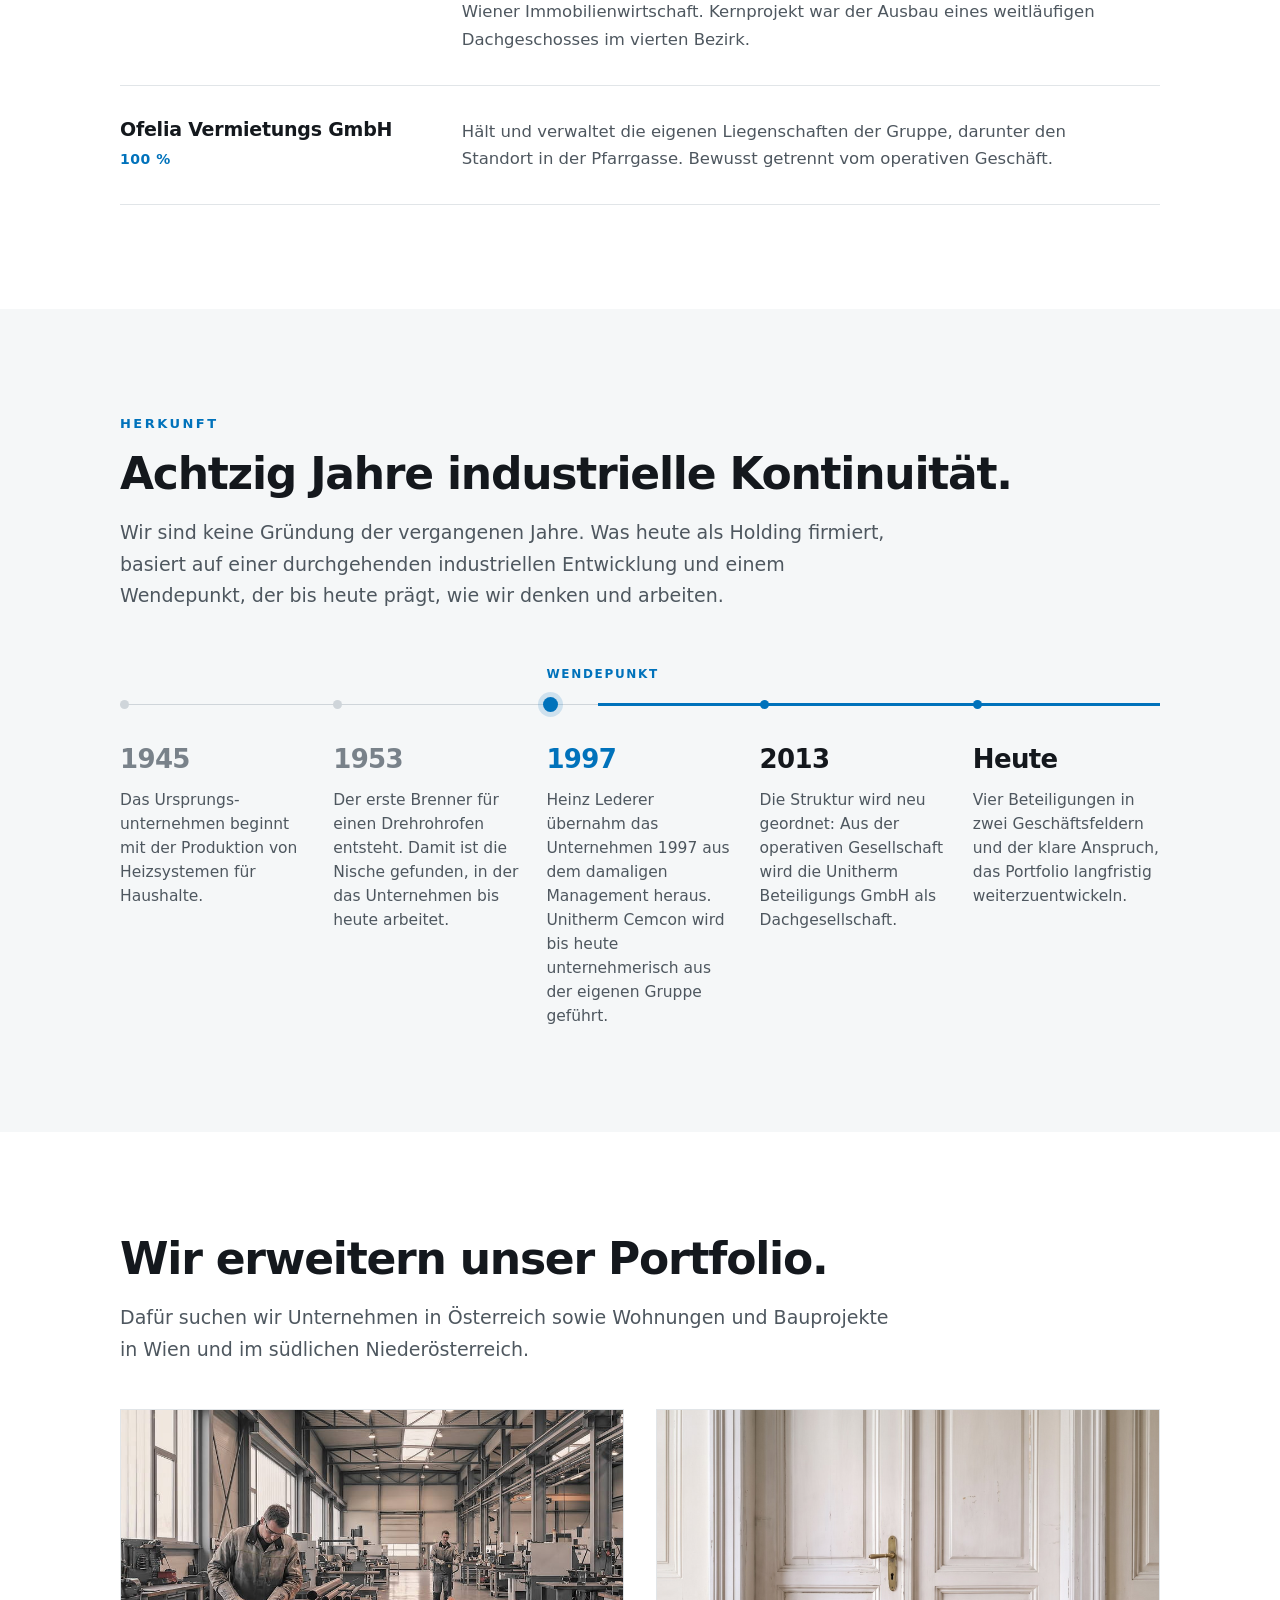
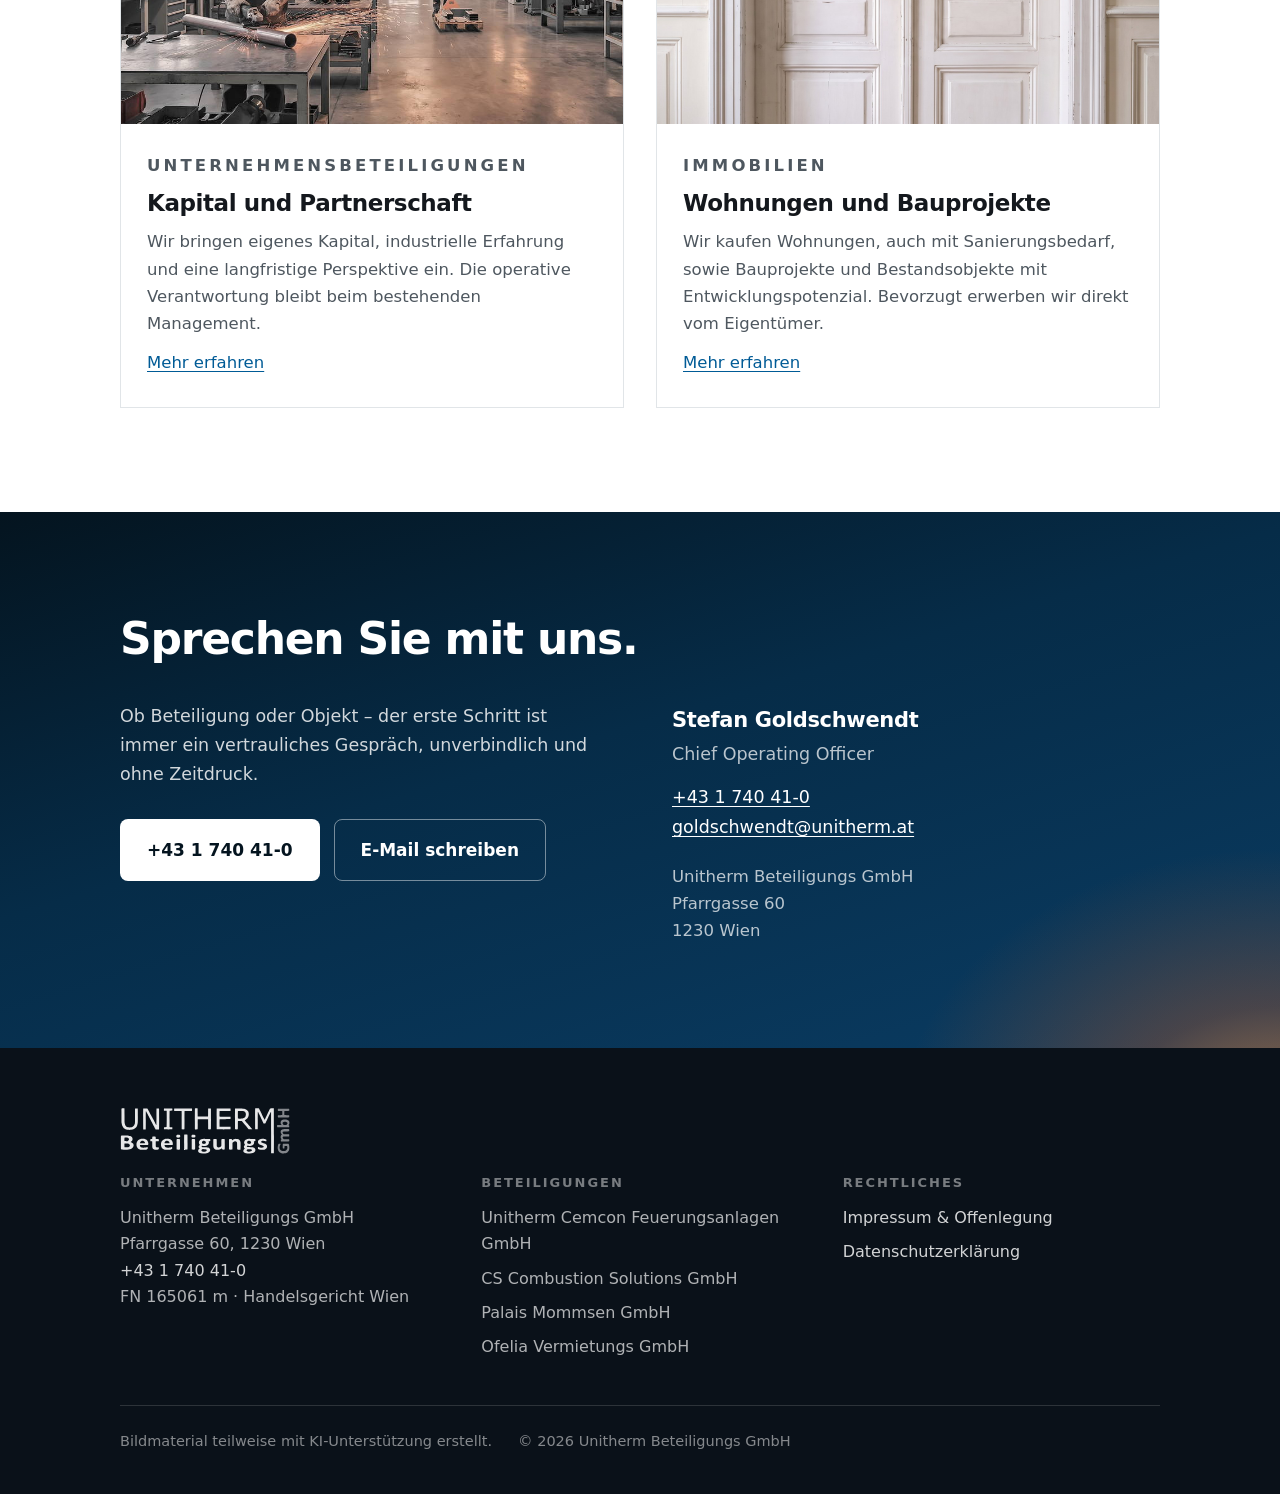
==== commit 2c6689c9: "Add files via upload" ====
--- a/index.html
+++ b/index.html
@@ -3,7 +3,7 @@
 <head>
 <meta charset="utf-8">
 <meta name="viewport" content="width=device-width,initial-scale=1">
-<title>Unitherm Beteiligungs GmbH — Beteiligungen und Immobilien in Österreich</title>
+<title>Unitherm Beteiligungs GmbH – Beteiligungen und Immobilien in Österreich</title>
 <meta
  name="description"
  content="Eigentümergeführte Beteiligungsholding in Wien. Wir beteiligen uns an Unternehmen in Österreich und investieren in Immobilien aus eigenem Kapital und mit langfristigem Horizont."
@@ -27,7 +27,7 @@
 
 <header class="site-header">
   <div class="wrap bar">
-    <a class="brand" href="index.html" aria-label="Unitherm Beteiligungs GmbH — Startseite">
+    <a class="brand" href="index.html" aria-label="Unitherm Beteiligungs GmbH – Startseite">
       <img src="assets/logo-weiss.svg" alt="Unitherm Beteiligungs GmbH" width="184" height="50">
     </a>
     <nav class="nav" aria-label="Hauptnavigation">
@@ -55,7 +55,7 @@
       <div class="tiles">
         <a class="tile" href="beteiligungen.html">
           <h2>Beteiligung anbieten</h2>
-          <p>Kapital und Partnerschaft für Unternehmen in Österreich — die Führung bleibt, wo sie ist.</p>
+          <p>Kapital und Partnerschaft für Unternehmen in Österreich – die Führung bleibt, wo sie ist.</p>
           <span class="go">Zu den Beteiligungen</span>
         </a>
         <a class="tile" href="immobilien.html">
@@ -130,7 +130,7 @@
   <section id="portfolio">
     <div class="wrap">
       <h2 class="sec-head">Woran wir beteiligt sind.</h2>
-      <p class="sec-intro">Unser Portfolio steht auf zwei Beinen: technologiegetriebener Industrie- und Anlagenbau auf der einen Seite, Immobilien und Liegenschaften auf der anderen. Zwei der vier Beteiligungen halten wir gemeinsam mit Partnern — so, wie wir auch neue Beteiligungen bevorzugt aufsetzen.</p>
+      <p class="sec-intro">Unser Portfolio steht auf zwei Säulen: technologiegetriebener Industrie- und Anlagenbau auf der einen Seite, Immobilien und Liegenschaften auf der anderen. Zwei der vier Beteiligungen halten wir gemeinsam mit Partnern – so, wie wir auch neue Beteiligungen bevorzugt aufsetzen.</p>
 
       <div class="pf-group">
         <h3>Industrie und Umwelt&shy;technik</h3>
@@ -151,7 +151,7 @@
               <span class="share">50 %</span>
             </div>
             <div>
-              <p>Gemeinschafts&shy;unternehmen für Verbrennungs- und Umwelt&shy;technik. Anlagen zur thermischen Behandlung von Sonderabfällen, zur Schwefel&shy;rückgewinnung und zur Verwertung schwieriger industrieller Stoffströme — dort, wo Standardlösungen nicht mehr greifen.</p>
+              <p>Gemeinschafts&shy;unternehmen für Verbrennungs- und Umwelt&shy;technik. Anlagen zur thermischen Behandlung von Sonderabfällen, zur Schwefel&shy;rückgewinnung und zur Verwertung schwieriger industrieller Stoffströme – dort, wo Standardlösungen nicht mehr greifen.</p>
               <a class="link" href="https://www.comb-sol.com" rel="noopener">comb-sol.com</a>
             </div>
           </article>
@@ -245,7 +245,7 @@
         </article>
         <article class="card">
           <figure class="motiv motiv-immobilien" role="img"
-                  aria-label="Abgewohntes Fischgrätparkett in einer Wiener Altbauwohnung"></figure>
+                  aria-label="Weiße Flügeltür in einer Wiener Altbauimmobilie"></figure>
           <div class="body">
             <p class="eyebrow">Immobilien</p>
             <h3>Wohnungen und Bauprojekte</h3>
@@ -264,7 +264,7 @@
       <h2>Sprechen Sie mit uns.</h2>
       <div class="cols">
         <div>
-          <p>Ob Beteiligung oder Objekt — der erste Schritt ist immer ein vertrauliches Gespräch, unverbindlich und ohne Zeitdruck.</p>
+          <p>Ob Beteiligung oder Objekt – der erste Schritt ist immer ein vertrauliches Gespräch, unverbindlich und ohne Zeitdruck.</p>
           <div class="btnrow">
             <a class="btn btn-light" href="tel:+4317404110">+43 1 740 41-0</a>
             <a class="btn btn-ghost" href="mailto:goldschwendt@unitherm.at">E-Mail schreiben</a>
--- a/assets/style.css
+++ b/assets/style.css
@@ -389,7 +389,7 @@
 }
 /* Platzhalter Beteiligungsbild: Datei unter assets/beteiligungen.jpg ablegen */
 .motiv-beteiligungen{--motiv:url("beteiligungen.jpg")}
-.motiv-immobilien{--motiv:url("../img/wohnungen.jpg")}
+.motiv-immobilien{--motiv:url("../img/fluegeltuer.jpg")}
 
 /* Lange Fachbegriffe in schmalen Karten- und Faktenspalten */
 @media(max-width:600px){
